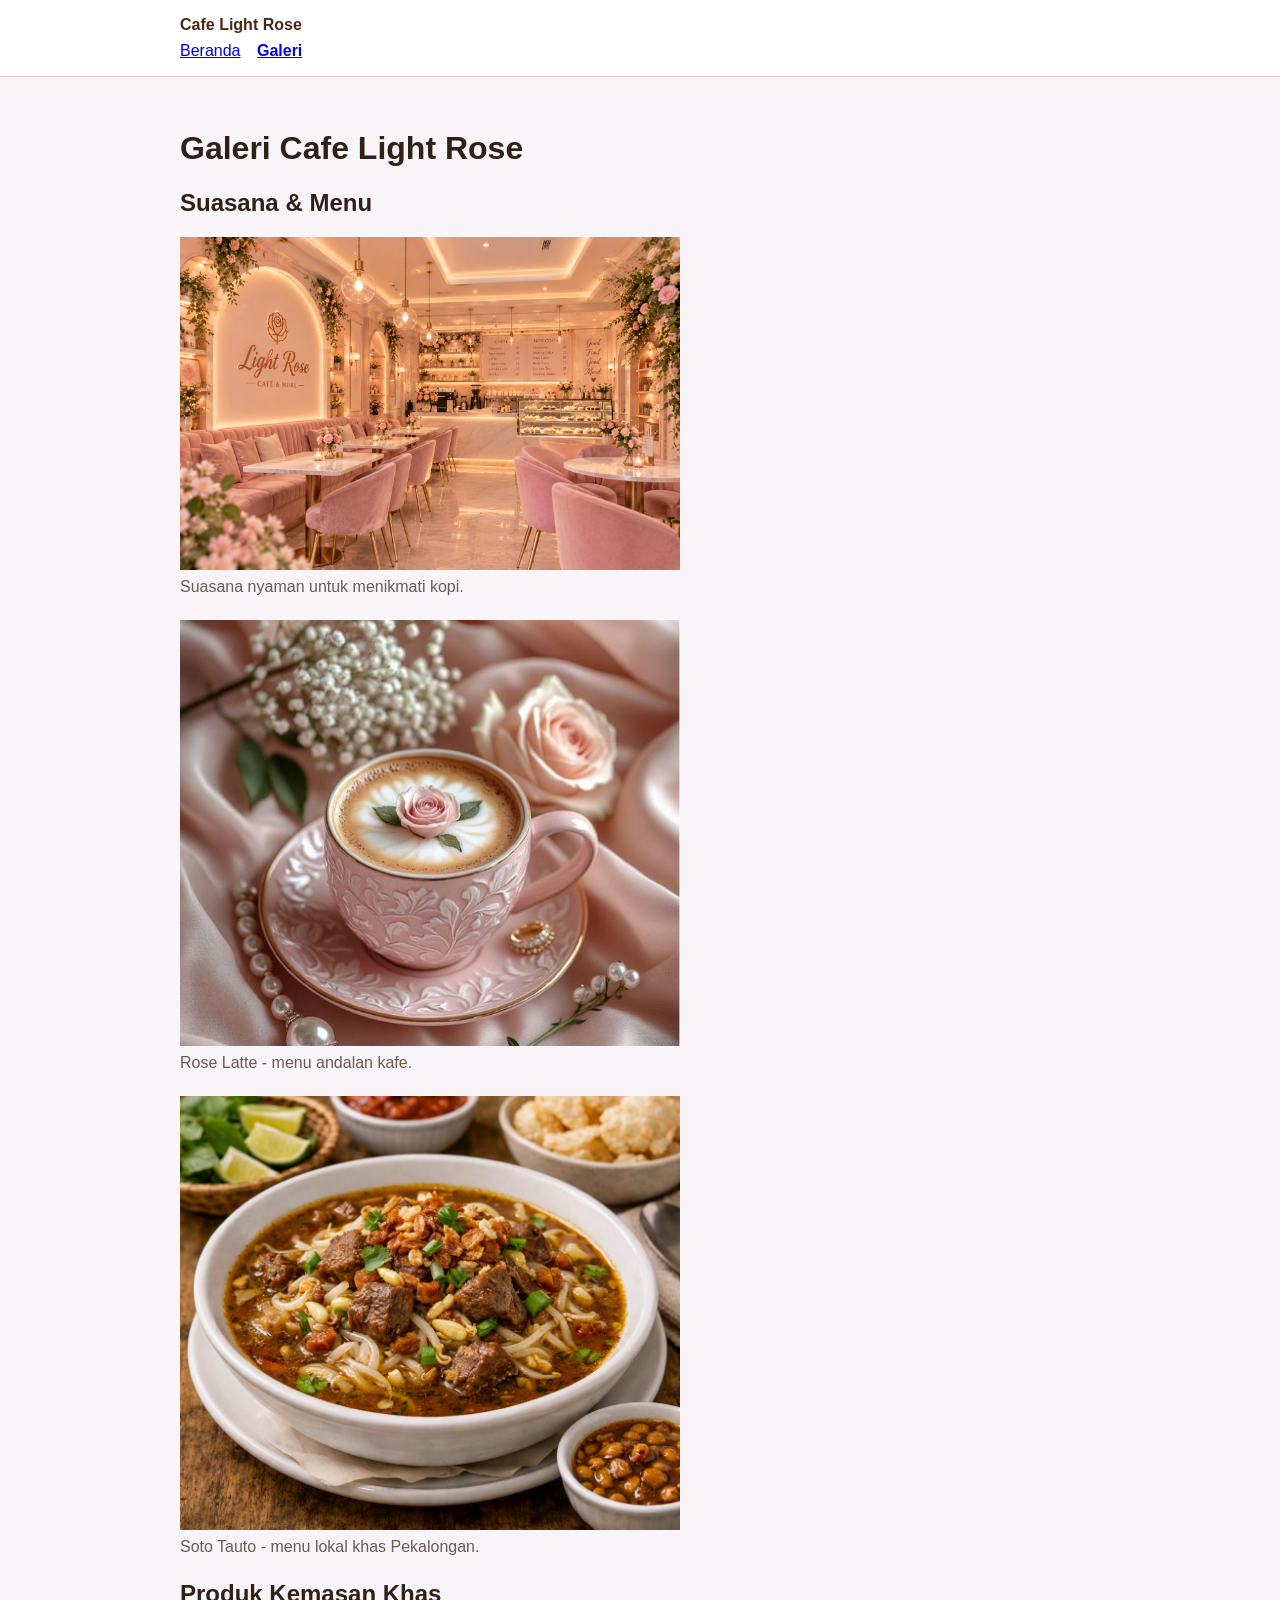
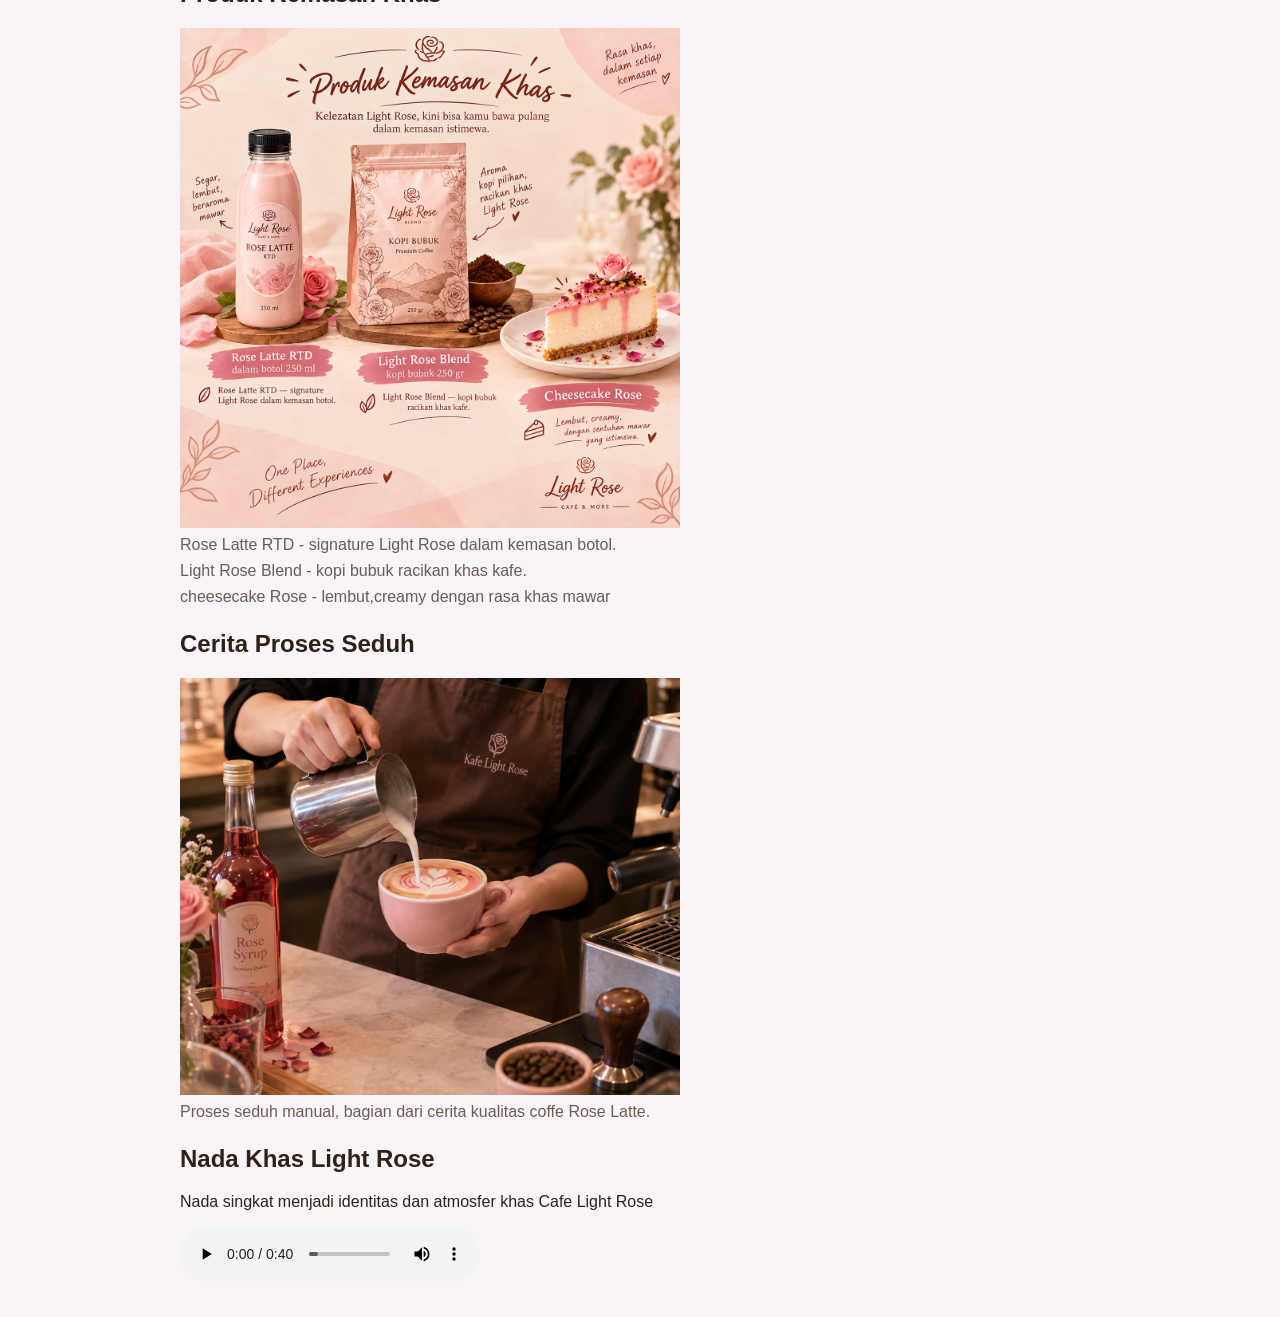
==== galeri.html @ 45c454a3 "feat: tambah media dan tabel katalog" ====
<!doctype html>
<html lang="id">
    <head>
        <meta charset="utf-8" />
        <meta name="viewport" content="width=device-width, initial-scale=1" />
        <title>Galeri Cafe Light Rose</title>
        <link rel="stylesheet" href="CSS/style.css" />
    </head> 
    <body>
       <a class="skip-link" href="#konten">Lewati ke konten utama</a>
        <header class="site-header">
          <nav class="nav" aria-label="Navigasi utama">
            <div class="brand">Cafe Light Rose</div>
            <ul>
              <li><a href="index.html">Beranda</a></li>
              <li><a href="galeri.html" aria-current="page">Galeri</a></li>
            </ul>
         </nav>
        </header>
    
        <main class="page" id="konten">
          <h1>Galeri Cafe Light Rose</h1>

        <section aria-labelledby="menu-title">
          <h2 id="menu-title">Suasana & Menu</h2>
          <div class="gallery-list">
            <figure class="media-card">
              <img src="assets/images/interiorCafe.png" alt="Interior hangat Cafe Light Rose" />
              <figcaption>Suasana nyaman untuk menikmati kopi.</figcaption>
            </figure>
            <figure class="media-card">
              <img src="assets/images/coffeRose.jpg" alt="Signature Rose Latte" />
              <figcaption>Rose Latte - menu andalan kafe.</figcaption>
            </figure>
            <figure class="media-card">
              <img src="assets/images/sotoTauto.png" alt=" Soto Tauto Pekalongan" />
              <figcaption>Soto Tauto - menu lokal khas Pekalongan.</figcaption>
            </figure>
        </div>
    </section>

    <section aria-labelledby="produk-title">
        <h2 id="produk-title">Produk Kemasan Khas</h2>
        <div class="gallery-list">
            <figure class="media-card">
              <img src="assets/images/etalaseProdukKhasLS.png" alt="etalase produk Kemasan Khas Light Rose" />
              <figcaption>Rose Latte RTD -  signature Light Rose dalam kemasan botol.</figcaption>
              <figcaption>Light Rose Blend - kopi bubuk racikan khas kafe.</figcaption>
              <figcaption> cheesecake Rose - lembut,creamy dengan rasa khas mawar </figcaption>
            </figure>
        </div>
    </section>

    <section aria-labelledby="proses-title">
       <h2 id="proses-title">Cerita Proses Seduh</h2>
       <div class="gallery-list">
          <figure class="media-card">
            <img src="assets/images/SeduhcoffeRose.png" alt="Barista menuang air panas ke dripper kopi" />
            <figcaption>Proses seduh manual, bagian dari cerita kualitas coffe Rose Latte.</figcaption> 
          </figure>
       </div>
    </section>

    <section aria-labelledby="audio-title">
       <h2 id="audio-title">Nada Khas Light Rose</h2>
       <p id="audio-note">Nada singkat menjadi identitas dan atmosfer khas Cafe Light Rose</p>
       <audio controls aria-describedby="audio-note" src="assets/audio/Soundcafe-Light Rose.mp3">
          Browser Anda tidak mendukung pemutar audio.
       </audio>
    </section>

</body>
</html>
---- CSS/style.css ----
body {
    margin: 0;
    color: #2f2118;
    background: #f9f4f7;
    font-family: Arial, sans-serif;
}

.page {
    max-width: 920px;
    margin: 0 auto;
    padding: 32px 20px;
}

.hero {
    padding: 36px;
    color: white;
    background: #951c6b;
    border-radius: 24px;
}

.eyebrow {
    margin: 0 8px;
    letter-spacing: 0.14em;
    text-transform: uppercase;
}

.product-list {
    padding-left: 1.2rem;
}

button {
    padding: 12px 18px;
    color: #2f2118;
    font-weight: 700;
    cursor: pointer;
    background: #d280bc;
    border: 0;
    border-radius: 999px;
}
.skip-link { position: absolute; left: -9999px; padding: 8px 12px; color: white; background: #2f2118; }
.skip-link:focus { top: 8px; left: 8px; }
.site-header { padding: 16px 20px; background: white; border-bottom: 1px solid #dccbbc; }
.nav { max-width: 920px; margin: 0 auto; }
.brand { display: inline-block; margin-bottom: 8px; color: #4b2715; font-weight: 800; text-decoration: none; }
.nav ul { padding: 0; margin: 0; list-style: none; }
.nav li { display: inline-block; margin-right: 12px; }
.nav a[aria-current="page"] { font-weight: 800; }
a:focus-visible,
button:focus-visible { outline: 3px solid #2563eb; outline-offset: 3px; }
.site-footer { padding: 24px 20px; color: white; text-align: center; background: #9c4d86; }

img {
    width: 500px;
    max-width: 100%;
    height: auto;
    display: block;
    margin-top: 0;
}

.site-footer a {
    color: white;
    text-decoration: none;
    font-weight: 700;
}

.site-footer a:hover {
    text-decoration: underline;
}

figure { margin: 0 0 24px; }
figcaption { margin-top: 8px; color: #6b5b52; }
table { width: 100%; border-collapse: collapse; }
caption { margin-bottom: 8px; font-weight: 700; text-align: left; }
th,
td { padding: 10px; text-align: left; border: 1px solid #dccbbc; }
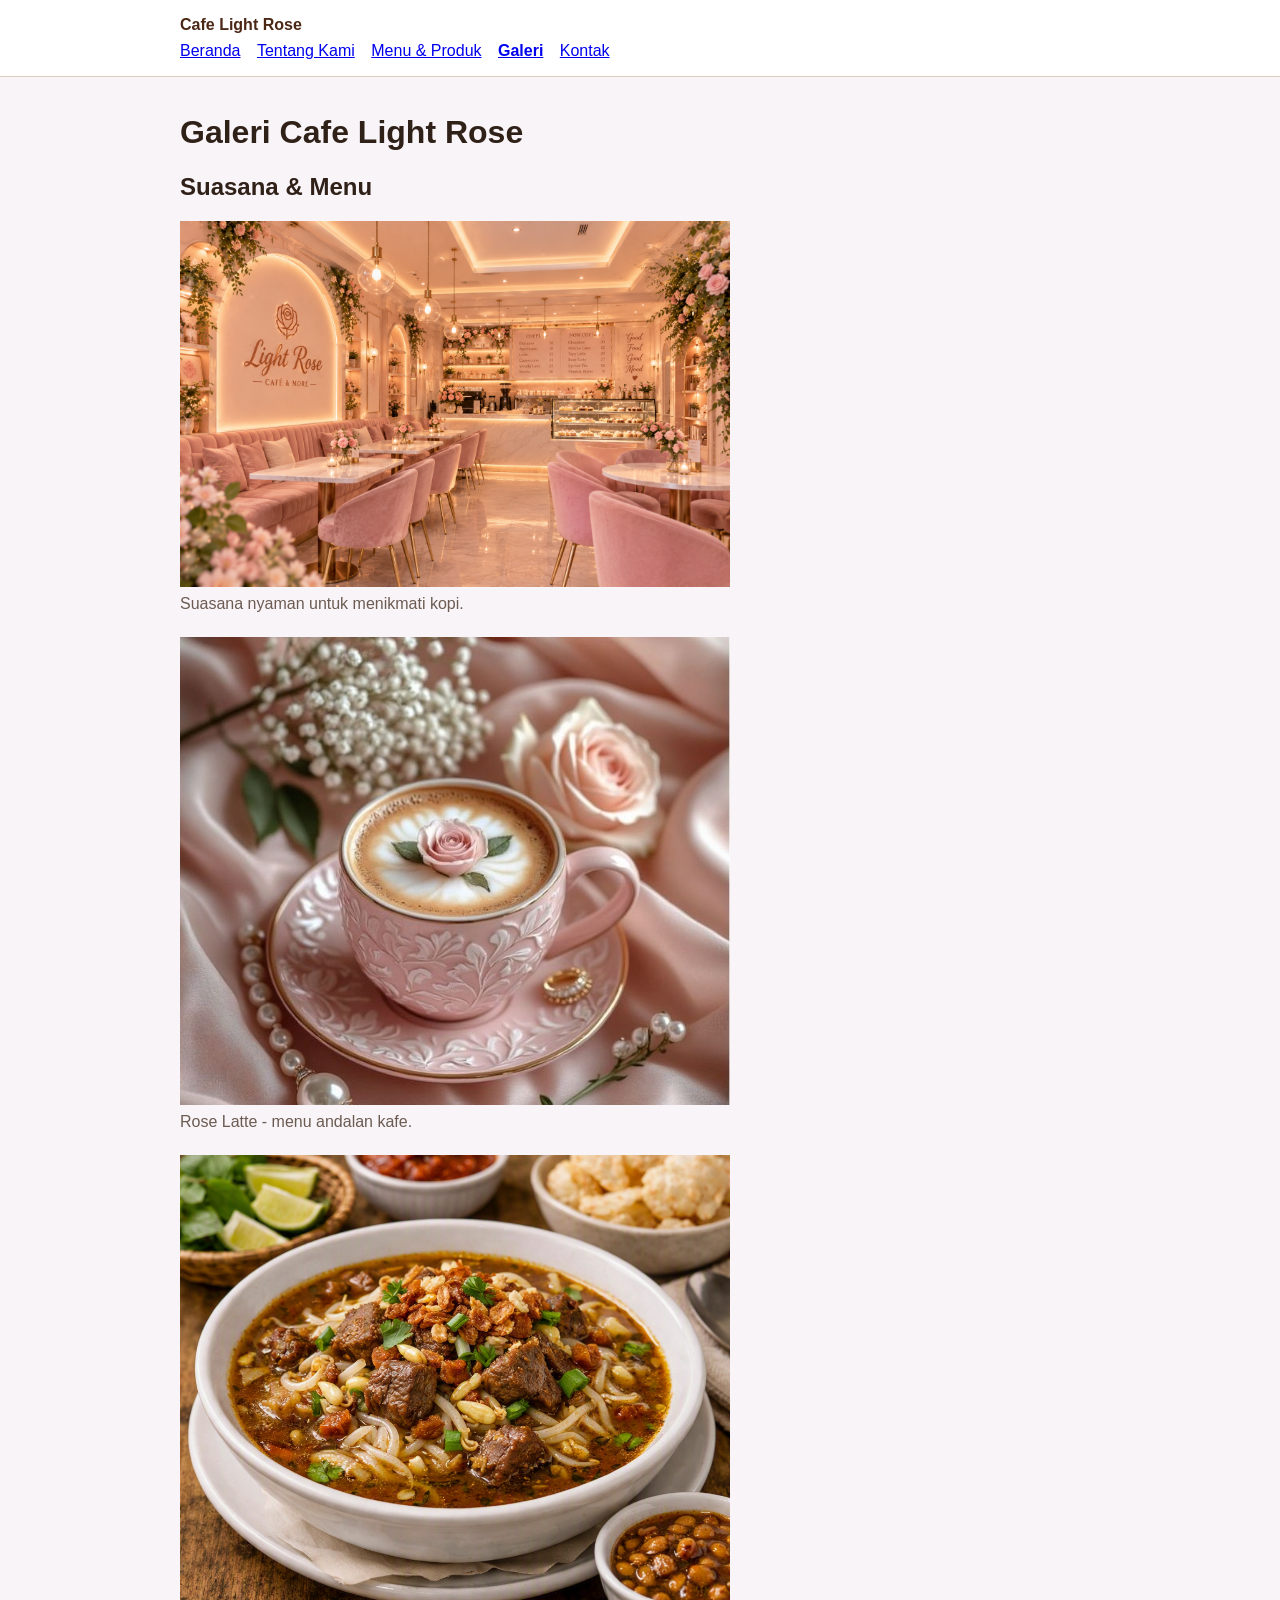
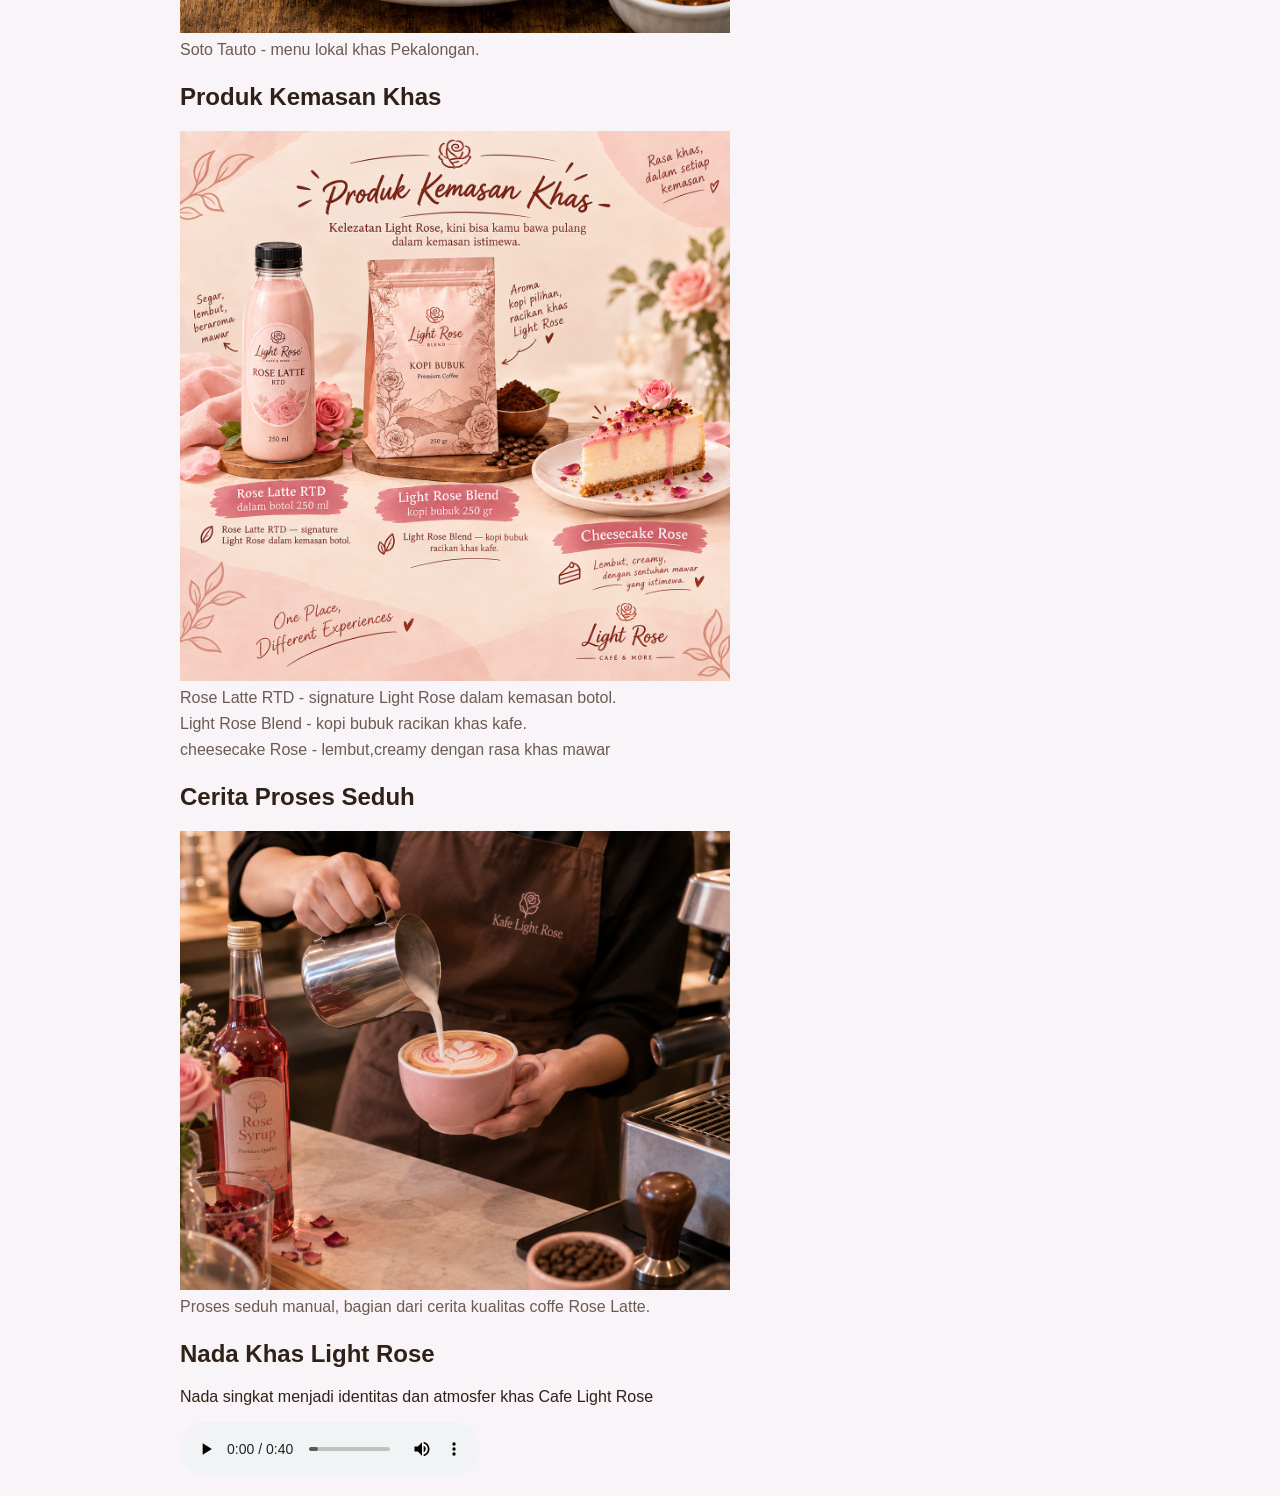
==== commit adc92398: "feat: tambah form kontak aksesibel dan preview" ====
--- a/galeri.html
+++ b/galeri.html
@@ -13,7 +13,10 @@
             <div class="brand">Cafe Light Rose</div>
             <ul>
               <li><a href="index.html">Beranda</a></li>
+              <li><a href="tentang.html">Tentang Kami</a></li>
+              <li><a href="produk.html"> Menu & Produk</a></li>
               <li><a href="galeri.html" aria-current="page">Galeri</a></li>
+              <li><a href="kontak.html">Kontak</a></li>
             </ul>
          </nav>
         </header>
--- a/CSS/style.css
+++ b/CSS/style.css
@@ -8,7 +8,41 @@
 .page {
     max-width: 920px;
     margin: 0 auto;
-    padding: 32px 20px;
+    padding: 16px 20px;
+}
+
+.sub-nav {
+    margin-bottom: 10px;
+}
+.sub-nav ul {
+
+    padding: 0;
+
+    margin: 0;
+
+    list-style: none;
+
+}
+
+.sub-nav li {
+
+    display: inline-block;
+
+}
+.sub-nav a {
+
+    color: #3e0f81;
+
+    text-decoration: none;
+
+    font-weight: 600;
+
+}
+
+.sub-nav a:hover {
+
+    text-decoration: underline;
+
 }
 
 .hero {
@@ -16,6 +50,14 @@
     color: white;
     background: #951c6b;
     border-radius: 24px;
+}
+
+#profil button {
+  margin-bottom: 5px; 
+}
+
+#profil img {
+  margin-top: 5px; 
 }
 
 .eyebrow {
@@ -50,7 +92,7 @@
 .site-footer { padding: 24px 20px; color: white; text-align: center; background: #9c4d86; }
 
 img {
-    width: 500px;
+    width: 550px;
     max-width: 100%;
     height: auto;
     display: block;
@@ -73,3 +115,9 @@
 caption { margin-bottom: 8px; font-weight: 700; text-align: left; }
 th,
 td { padding: 10px; text-align: left; border: 1px solid #dccbbc; }
+
+.field { margin-bottom: 16px; }
+.field label { display: block; margin-bottom: 6px; }
+fieldset { margin: 0 0 16px; }
+#preview-form { padding: 16px; white-space: pre-wrap; background: white; border: 1px solid #dccbbc; }
+
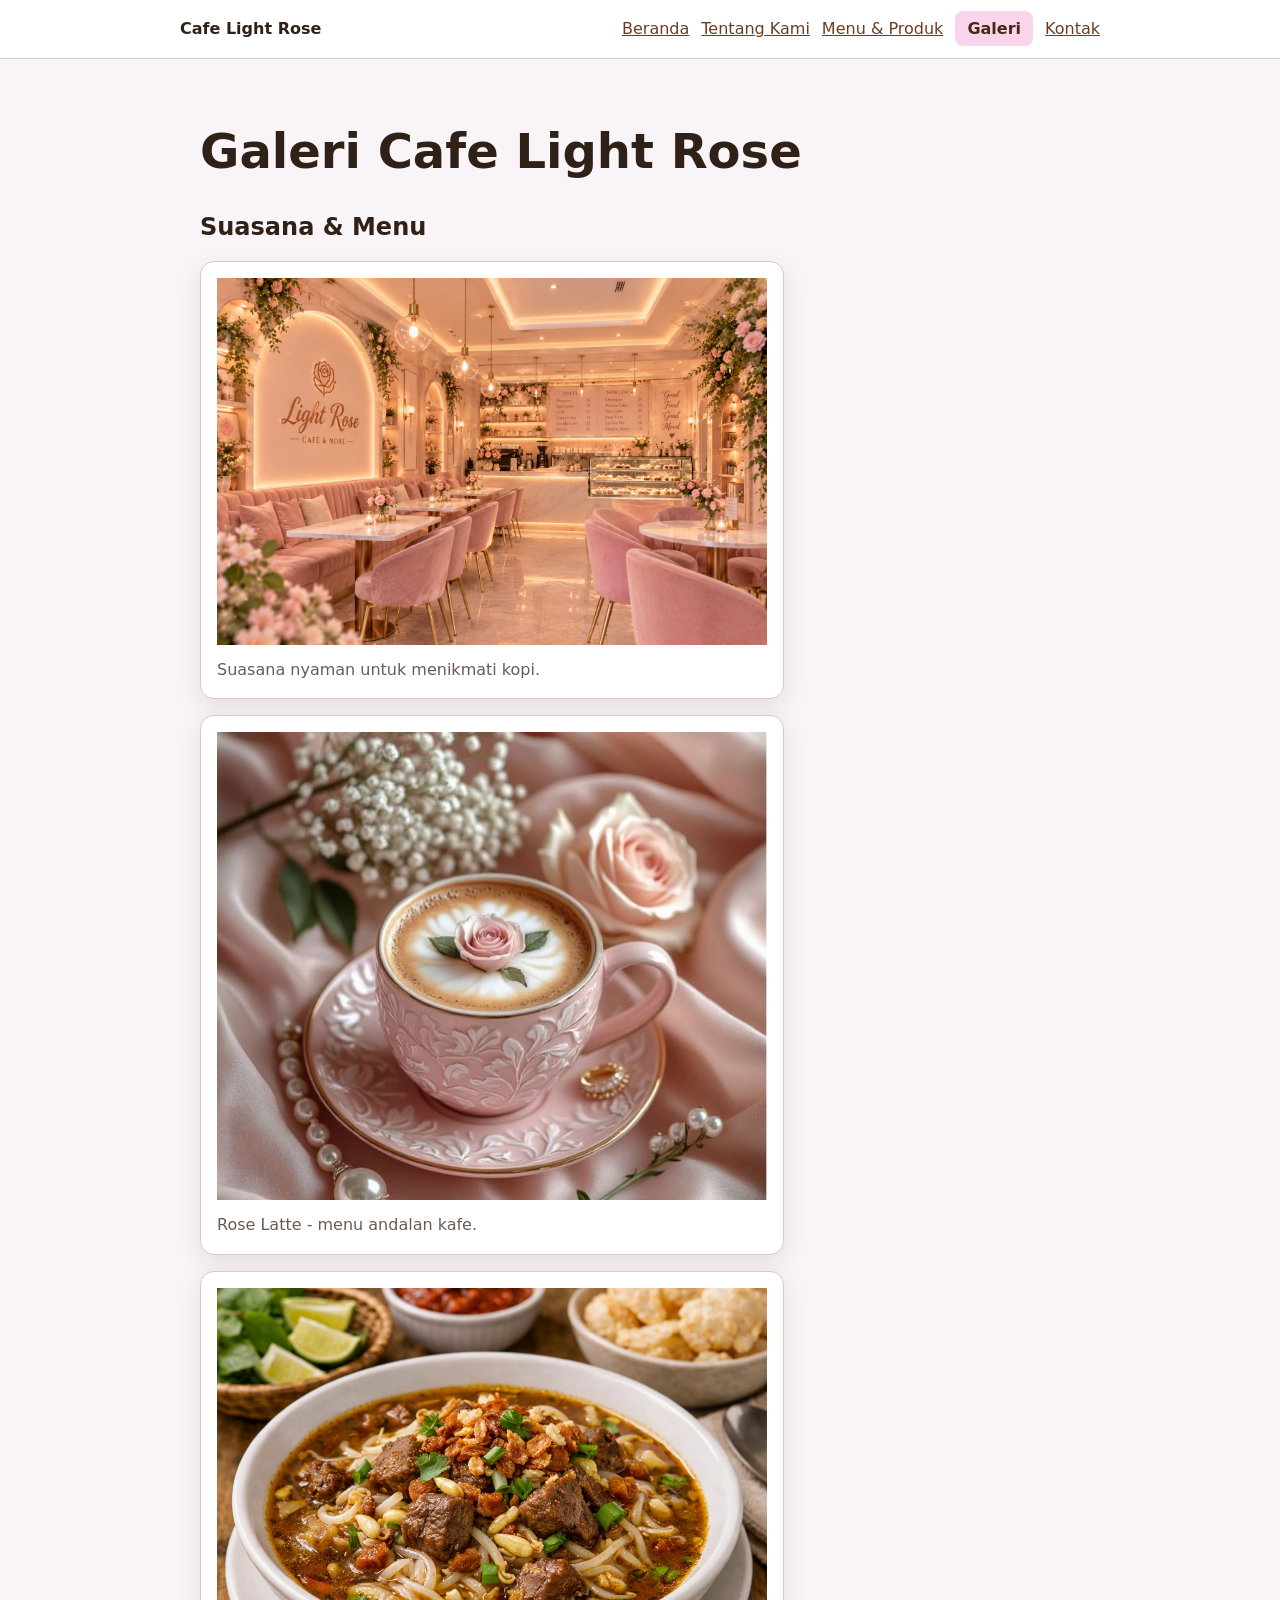
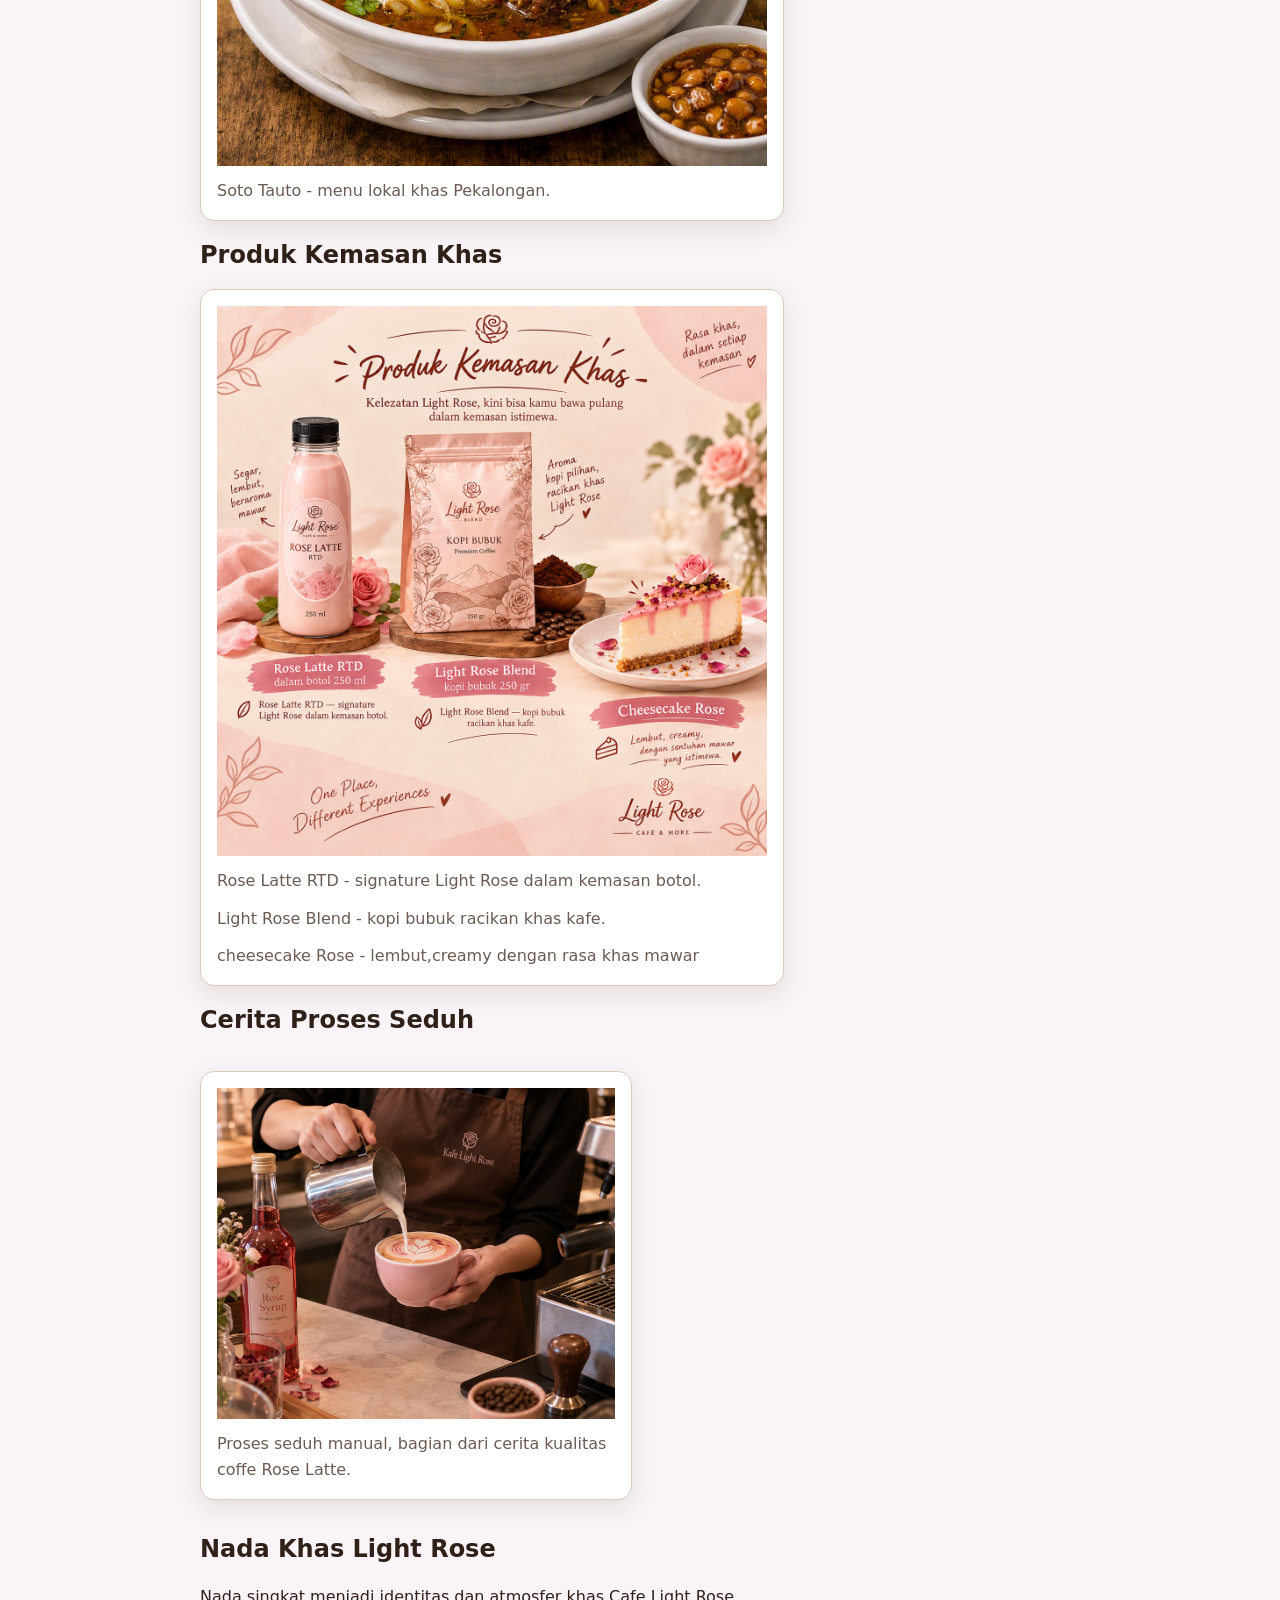
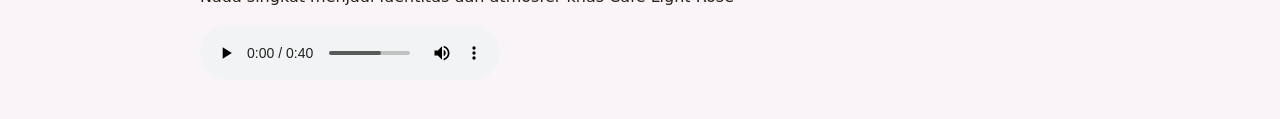
==== commit 61439039: "feat: bangun layout flexbox dan grid" ====
--- a/galeri.html
+++ b/galeri.html
@@ -56,7 +56,7 @@
 
     <section aria-labelledby="proses-title">
        <h2 id="proses-title">Cerita Proses Seduh</h2>
-       <div class="gallery-list">
+       <div class="gallery-grid">
           <figure class="media-card">
             <img src="assets/images/SeduhcoffeRose.png" alt="Barista menuang air panas ke dripper kopi" />
             <figcaption>Proses seduh manual, bagian dari cerita kualitas coffe Rose Latte.</figcaption> 
--- a/CSS/style.css
+++ b/CSS/style.css
@@ -1,123 +1,423 @@
+:root {
+    --color-primary: #6f3b1f;
+    --color-primary-strong: #4b2715;
+    --color-text: #2f2118;
+    --color-muted: #6b5b52;
+    --color-surface: #ffffff;
+    --color-surface-soft: #f9f4f7;
+    --color-border: #dccbbc;
+    --color-focus: #1d4ed8;
+    --color-accent: #9c4d86;
+    --color-accent-soft: #fad4eb;
+    --color-hero: #951c6b;
+    --color-button: #d280bc;
+    --color-button-hero: #e876c9;
+    --color-button-hero-hover: #f9aae7;
+
+    --space-1: 0.5rem;
+    --space-2: 0.75rem;
+    --space-3: 1rem;
+    --space-4: 1.5rem;
+    --space-5: 2rem;
+
+    --radius-sm: 0.5rem;
+    --radius-md: 0.875rem;
+    --radius-card: 0.875rem;
+    --radius-control: 999px;
+
+    --shadow-card: 0 0.5rem 1.5rem rgb(47 33 24 / 0.1);
+}
+
+*,
+*::before,
+*::after {
+    box-sizing: border-box;
+}
+
+html {
+    color-scheme: light;
+}
+
 body {
     margin: 0;
-    color: #2f2118;
-    background: #f9f4f7;
-    font-family: Arial, sans-serif;
-}
-
-.page {
-    max-width: 920px;
-    margin: 0 auto;
-    padding: 16px 20px;
-}
-
-.sub-nav {
-    margin-bottom: 10px;
-}
-.sub-nav ul {
-
-    padding: 0;
-
-    margin: 0;
-
-    list-style: none;
-
-}
-
-.sub-nav li {
-
-    display: inline-block;
-
-}
-.sub-nav a {
-
-    color: #3e0f81;
-
-    text-decoration: none;
-
-    font-weight: 600;
-
-}
-
-.sub-nav a:hover {
-
-    text-decoration: underline;
-
-}
-
-.hero {
-    padding: 36px;
-    color: white;
-    background: #951c6b;
-    border-radius: 24px;
-}
-
-#profil button {
-  margin-bottom: 5px; 
-}
-
-#profil img {
-  margin-top: 5px; 
-}
-
-.eyebrow {
-    margin: 0 8px;
-    letter-spacing: 0.14em;
-    text-transform: uppercase;
-}
-
-.product-list {
-    padding-left: 1.2rem;
-}
-
-button {
-    padding: 12px 18px;
-    color: #2f2118;
-    font-weight: 700;
-    cursor: pointer;
-    background: #d280bc;
-    border: 0;
-    border-radius: 999px;
-}
-.skip-link { position: absolute; left: -9999px; padding: 8px 12px; color: white; background: #2f2118; }
-.skip-link:focus { top: 8px; left: 8px; }
-.site-header { padding: 16px 20px; background: white; border-bottom: 1px solid #dccbbc; }
-.nav { max-width: 920px; margin: 0 auto; }
-.brand { display: inline-block; margin-bottom: 8px; color: #4b2715; font-weight: 800; text-decoration: none; }
-.nav ul { padding: 0; margin: 0; list-style: none; }
-.nav li { display: inline-block; margin-right: 12px; }
-.nav a[aria-current="page"] { font-weight: 800; }
-a:focus-visible,
-button:focus-visible { outline: 3px solid #2563eb; outline-offset: 3px; }
-.site-footer { padding: 24px 20px; color: white; text-align: center; background: #9c4d86; }
+    color: var(--color-text);
+    background: var(--color-surface-soft);
+    font-family: system-ui, -apple-system, BlinkMacSystemFont, "Segoe UI", sans-serif;
+    font-size: 1rem;
+    line-height: 1.6;
+}
 
 img {
+    display: block;
     width: 550px;
     max-width: 100%;
     height: auto;
+}
+
+a {
+    color: var(--color-primary);
+}
+
+a:hover {
+    color: var(--color-primary-strong);
+}
+
+:focus-visible {
+    outline: 3px solid var(--color-focus);
+    outline-offset: 3px;
+}
+
+.skip-link {
+    position: absolute;
+    top: -5rem;
+    left: var(--space-3);
+    padding: var(--space-2) var(--space-3);
+    color: var(--color-surface);
+    background: var(--color-text);
+}
+
+.skip-link:focus {
+    top: var(--space-3);
+}
+
+.site-header {
+    padding: var(--space-3) var(--space-4);
+    background: var(--color-surface);
+    border-bottom: 1px solid var(--color-border);
+}
+
+.site-footer {
+    width: 100%;
+    margin-top: var(--space-5);
+    padding: var(--space-4) var(--space-4);
+    color: white;
+    text-align: center;
+    background: var(--color-accent);
+    border-top: 1px solid var(--color-border);
+    border-bottom: 0;
+}
+
+
+.site-footer p {
+    max-width: none;
+    margin: 0 auto;
+}
+
+.nav,
+.page {
+    width: min(100% - 2rem, 60rem);
+    margin-inline: auto;
+}
+
+.nav {
+    max-width: 920px;
+    display: flex;
+    gap: var(--space-3);
+    align-items: center;
+    justify-content: space-between;
+}
+
+.page {
+    max-width: 920px;
+    padding-block: var(--space-5);
+    padding-inline: 20px;
+}
+
+.brand {
+    display: inline-block;
+    margin-bottom: 0;
+    color: var(--color-text);
+    font-weight: 800;
+    text-decoration: none;
+}
+
+.nav ul {
+    display: flex;
+    gap: var(--space-2);
+    flex-wrap: wrap;
+    padding: 0;
+    margin: 0;
+    list-style: none;
+}
+
+.nav li {
+    margin: 0;
+}
+
+.nav a[aria-current="page"] {
+    padding: var(--space-1) var(--space-2);
+    color: var(--color-primary-strong);
+    font-weight: 700;
+    text-decoration: none;
+    background: var(--color-accent-soft);
+    border-radius: var(--radius-sm);
+}
+
+h1,
+h2,
+h3 {
+    line-height: 1.2;
+    text-wrap: balance;
+}
+
+h1 {
+    font-size: clamp(2rem, 6vw, 3rem);
+}
+
+p,
+li {
+    max-width: 68ch;
+}
+
+.eyebrow {
+    margin: 0 8px;
+    color: var(--color-primary);
+    font-weight: 800;
+    letter-spacing: 0.14em;
+    text-transform: uppercase;
+}
+
+.hero .eyebrow {
+    color: #f1dceb;
+}
+
+.price {
+    color: var(--color-primary-strong);
+    font-weight: 800;
+}
+
+.button,
+button {
+    display: inline-block;
+    padding: var(--space-2) var(--space-3);
+    color: var(--color-text);
+    font: inherit;
+    font-weight: 700;
+    text-decoration: none;
+    cursor: pointer;
+    background: var(--color-button);
+    border: 0;
+    border-radius: var(--radius-control);
+}
+
+.button:hover,
+button:hover {
+    color: var(--color-text);
+    background: var(--color-button-hero-hover);
+}
+
+.hero button {
+    color: var(--color-text);
+    background: var(--color-button-hero);
+}
+
+.hero button:hover {
+    color: var(--color-text);
+    background: var(--color-button-hero-hover);
+}
+
+.hero {
+    display: grid;
+    grid-template-columns: 1.2fr 0.8fr;
+    gap: var(--space-4);
+    align-items: center;
+    padding: var(--space-5);
+    color: var(--color-surface);
+    background: var(--color-hero);
+    border-radius: var(--radius-card);
+}
+
+.hero-image{
+    width: 100%;
+    border-radius: var(--radius-md);
+}
+
+
+.product-card {
+    display: flex;
+    flex-direction: column;  
+    gap: var(--space-2); 
+    margin-block: var(--space-3);
+    padding: var(--space-3);
+    background: var(--color-surface);
+    border: 1px solid var(--color-border);
+    border-radius: var(--radius-card);
+    box-shadow: var(--shadow-card);
+}
+
+.product-badge {
+    align-self: flex-start;
+    padding: 0.25rem var(--space-2);
+    color: var(--color-primary-strong);
+    font-size: 0.875rem;
+    font-weight: 800;
+    background: var(--color-accent-soft);
+    border-radius: 999px;
+}
+.media-card,
+table,
+form {
+    margin-block: var(--space-3);
+    padding: var(--space-3);
+    background: var(--color-surface);
+    border: 1px solid var(--color-border);
+    border-radius: var(--radius-card);
+    box-shadow: var(--shadow-card);
+}
+
+
+.media-card {
+    width: fit-content;
+    max-width: 100%;
+}
+
+figure {
+    margin-inline: 0;
+}
+
+figcaption,
+caption {
+    color: var(--color-muted);
+}
+
+figcaption {
+    margin-top: var(--space-2);
+}
+
+table {
+    width: 100%;
+    border-collapse: collapse;
+    border-radius: 0;
+}
+
+caption {
+    margin-bottom: var(--space-2);
+    font-weight: 700;
+    text-align: left;
+}
+
+th,
+td {
+    padding: var(--space-2);
+    text-align: left;
+    border: 1px solid var(--color-border);
+}
+
+th {
+    background: var(--color-surface-soft);
+}
+
+.field {
+    margin-bottom: var(--space-3);
+}
+
+.field label,
+legend {
     display: block;
-    margin-top: 0;
+    margin-bottom: var(--space-1);
+    font-weight: 700;
+}
+
+.field input,
+.field select,
+.field textarea {
+    width: 100%;
+    padding: var(--space-2);
+    color: inherit;
+    font: inherit;
+    background: var(--color-surface);
+    border: 1px solid var(--color-border);
+    border-radius: var(--radius-sm);
+}
+
+input[type="radio"],
+input[type="checkbox"] {
+    width: auto;
+}
+
+fieldset {
+    margin: 0 0 var(--space-3);
+    padding: var(--space-3);
+    border: 1px solid var(--color-border);
+    border-radius: var(--radius-sm);
+}
+
+audio {
+    max-width: 100%;
+}
+
+#preview-form {
+    padding: var(--space-3);
+    white-space: pre-wrap;
+    background: var(--color-surface);
+    border: 1px solid var(--color-border);
+    border-radius: var(--radius-sm);
+}
+
+.sub-nav {
+    margin-bottom: 10px;
+}
+
+.sub-nav ul {
+    padding: 0;
+    margin: 0;
+    list-style: none;
+}
+
+.sub-nav li {
+    display: inline-block;
+}
+
+.sub-nav a {
+    color: #3e0f81;
+    font-weight: 600;
+    text-decoration: none;
+}
+
+.sub-nav a:hover {
+    text-decoration: underline;
+}
+
+#profil button {
+    margin-bottom: 5px;
+}
+
+#profil img {
+    margin-top: 5px;
+}
+
+.product-list {
+    padding-left: 1.2rem;
 }
 
 .site-footer a {
     color: white;
+    font-weight: 700;
     text-decoration: none;
-    font-weight: 700;
 }
 
 .site-footer a:hover {
     text-decoration: underline;
 }
 
-figure { margin: 0 0 24px; }
-figcaption { margin-top: 8px; color: #6b5b52; }
-table { width: 100%; border-collapse: collapse; }
-caption { margin-bottom: 8px; font-weight: 700; text-align: left; }
-th,
-td { padding: 10px; text-align: left; border: 1px solid #dccbbc; }
-
-.field { margin-bottom: 16px; }
-.field label { display: block; margin-bottom: 6px; }
-fieldset { margin: 0 0 16px; }
-#preview-form { padding: 16px; white-space: pre-wrap; background: white; border: 1px solid #dccbbc; }
-
+.card-actions {
+    display: flex;
+    gap: var(--space-2);
+    align-items: center;
+    flex-wrap: wrap;
+    margin-top: auto;
+}
+
+
+.product-grid,
+.gallery-grid {
+    display: grid;
+    grid-template-columns: repeat(3, minmax(0, 1fr));
+    gap: var(--space-3);
+}
+
+.gallery-grid {
+    grid-template-columns: repeat(2, minmax(0, 1fr));
+}
+
+
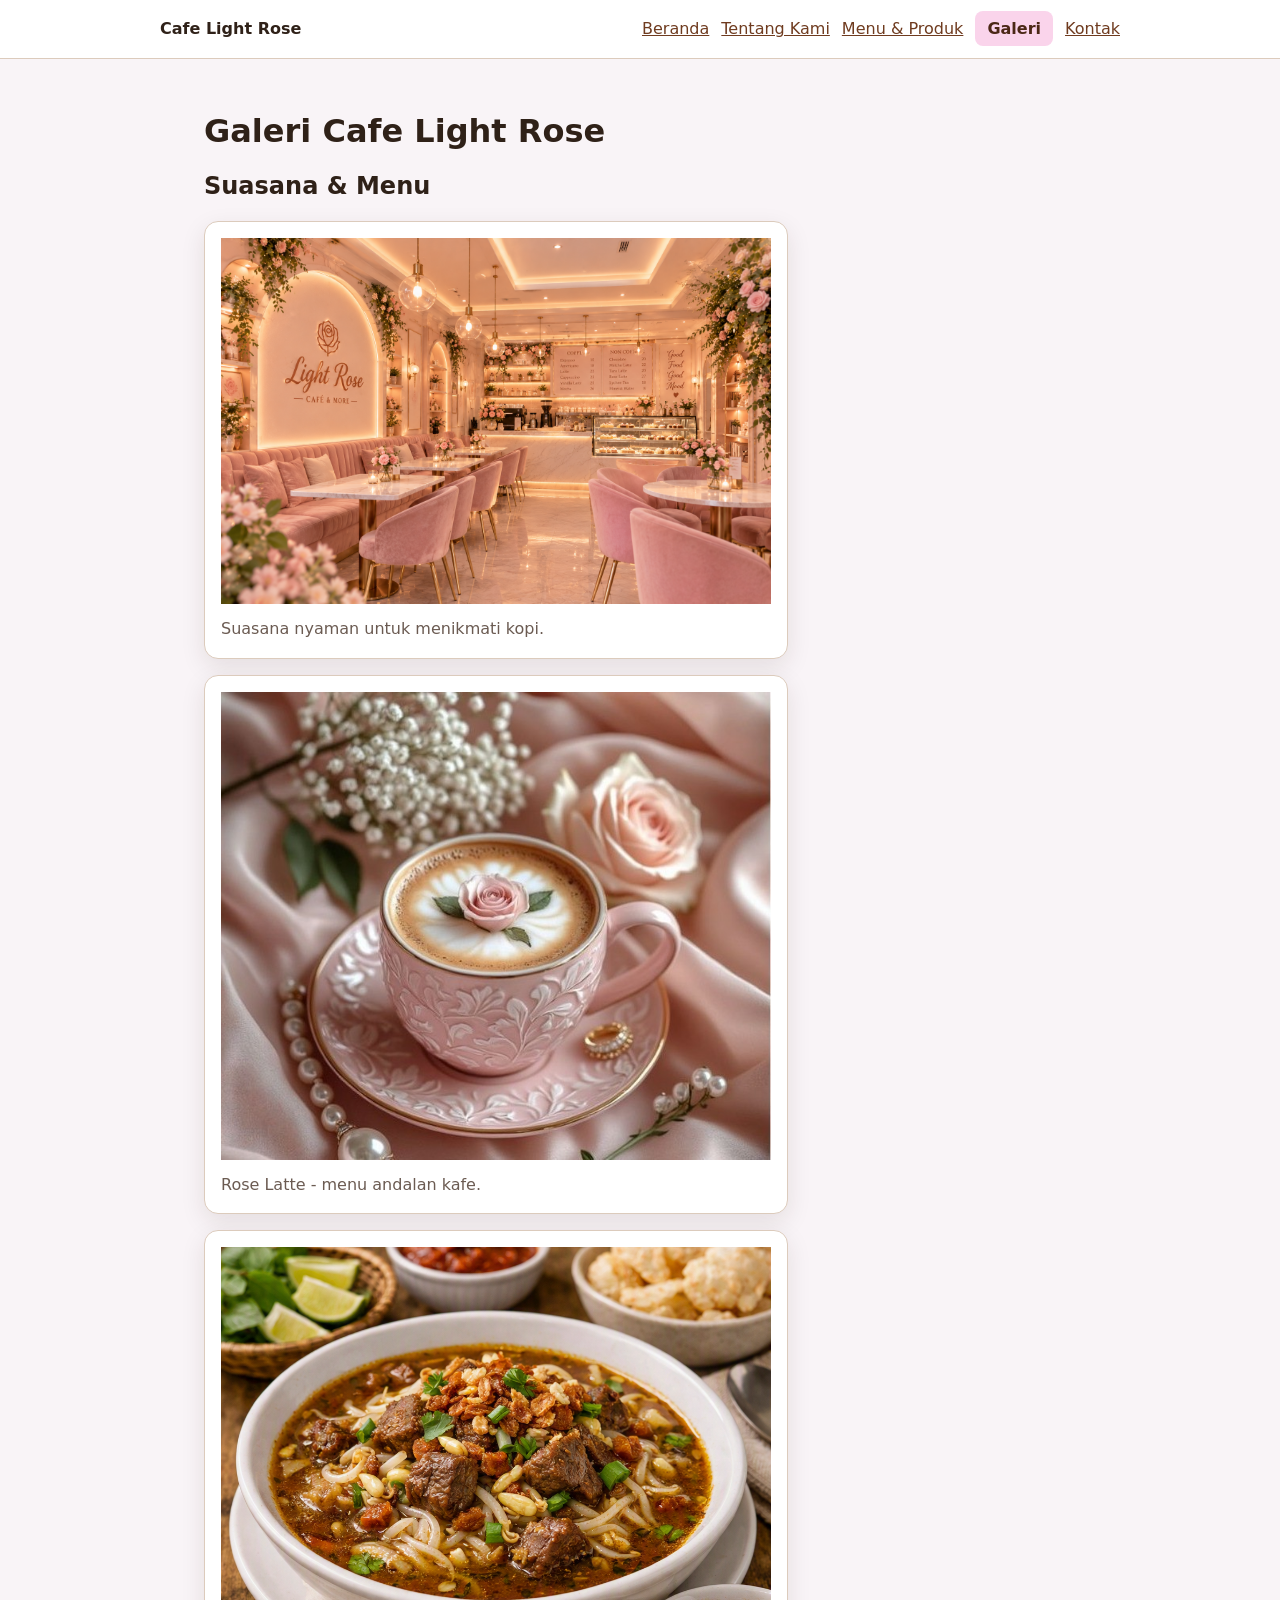
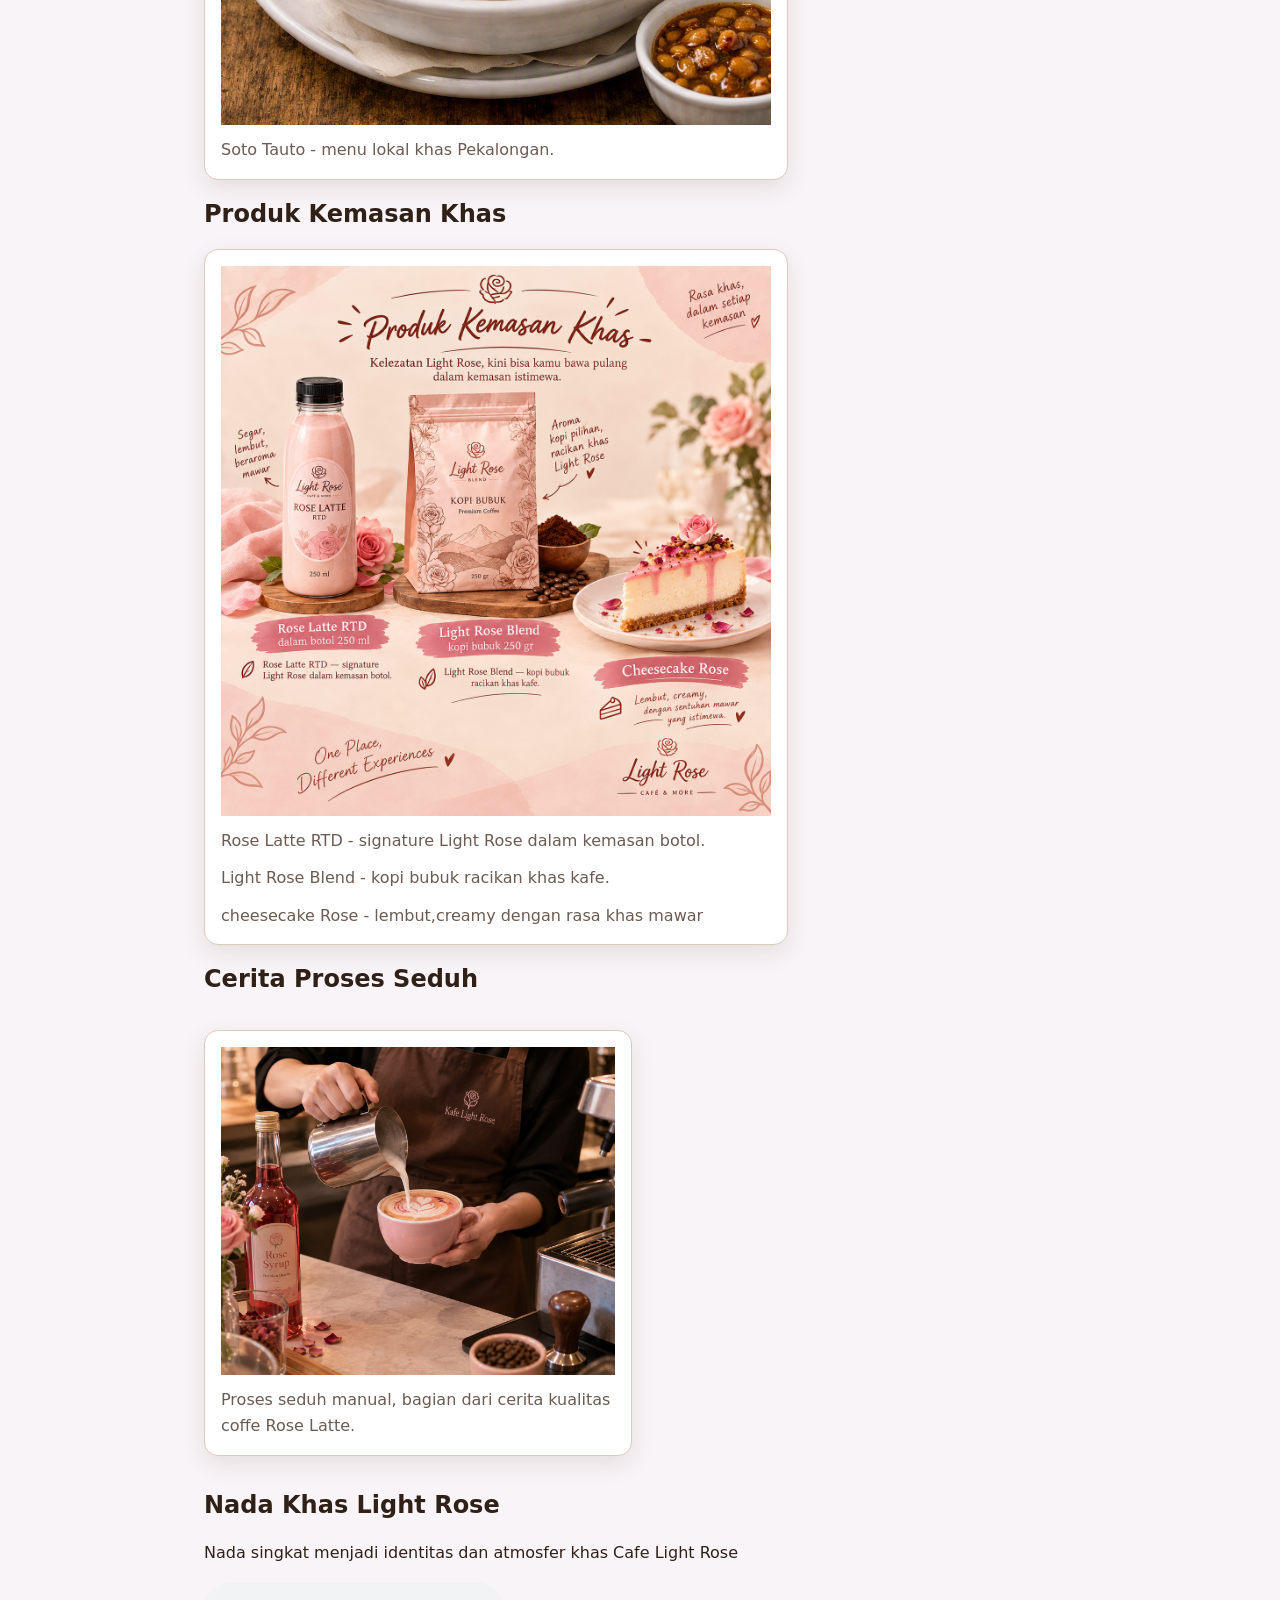
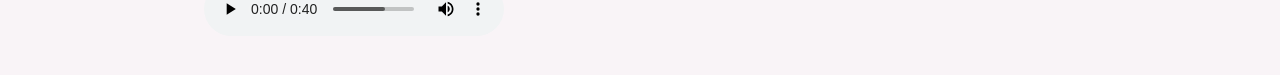
==== commit 1a93487c: "feat: terapkan responsive mobile-first" ====
--- a/galeri.html
+++ b/galeri.html
@@ -28,15 +28,15 @@
           <h2 id="menu-title">Suasana & Menu</h2>
           <div class="gallery-list">
             <figure class="media-card">
-              <img src="assets/images/interiorCafe.png" alt="Interior hangat Cafe Light Rose" />
+              <img src="assets/images/interiorCafe.png" width="640" height="360" loading="lazy" alt="Interior hangat Cafe Light Rose" />
               <figcaption>Suasana nyaman untuk menikmati kopi.</figcaption>
             </figure>
             <figure class="media-card">
-              <img src="assets/images/coffeRose.jpg" alt="Signature Rose Latte" />
+              <img src="assets/images/coffeRose.jpg" width="640" height="360" loading="lazy" alt="Signature Rose Latte" />
               <figcaption>Rose Latte - menu andalan kafe.</figcaption>
             </figure>
             <figure class="media-card">
-              <img src="assets/images/sotoTauto.png" alt=" Soto Tauto Pekalongan" />
+              <img src="assets/images/sotoTauto.png" width="640" height="360" loading="lazy" alt=" Soto Tauto Pekalongan" />
               <figcaption>Soto Tauto - menu lokal khas Pekalongan.</figcaption>
             </figure>
         </div>
@@ -46,7 +46,7 @@
         <h2 id="produk-title">Produk Kemasan Khas</h2>
         <div class="gallery-list">
             <figure class="media-card">
-              <img src="assets/images/etalaseProdukKhasLS.png" alt="etalase produk Kemasan Khas Light Rose" />
+              <img src="assets/images/etalaseProdukKhasLS.png" width="640" height="360" loading="lazy" alt="etalase produk Kemasan Khas Light Rose" />
               <figcaption>Rose Latte RTD -  signature Light Rose dalam kemasan botol.</figcaption>
               <figcaption>Light Rose Blend - kopi bubuk racikan khas kafe.</figcaption>
               <figcaption> cheesecake Rose - lembut,creamy dengan rasa khas mawar </figcaption>
@@ -58,7 +58,7 @@
        <h2 id="proses-title">Cerita Proses Seduh</h2>
        <div class="gallery-grid">
           <figure class="media-card">
-            <img src="assets/images/SeduhcoffeRose.png" alt="Barista menuang air panas ke dripper kopi" />
+            <img src="assets/images/SeduhcoffeRose.png" width="640" height="360" loading="lazy" alt="Barista menuang air panas ke dripper kopi" />
             <figcaption>Proses seduh manual, bagian dari cerita kualitas coffe Rose Latte.</figcaption> 
           </figure>
        </div>
--- a/CSS/style.css
+++ b/CSS/style.css
@@ -110,17 +110,18 @@
 }
 
 .nav {
-    max-width: 920px;
+    
     display: flex;
+    flex-direction: column;
     gap: var(--space-3);
-    align-items: center;
-    justify-content: space-between;
+    align-items: flex-start;
+   
 }
 
 .page {
     max-width: 920px;
     padding-block: var(--space-5);
-    padding-inline: 20px;
+    padding-inline: clamp(1rem, 3vw, 1.5rem);
 }
 
 .brand {
@@ -133,6 +134,7 @@
 
 .nav ul {
     display: flex;
+    flex-direction: column;
     gap: var(--space-2);
     flex-wrap: wrap;
     padding: 0;
@@ -160,8 +162,9 @@
     text-wrap: balance;
 }
 
-h1 {
-    font-size: clamp(2rem, 6vw, 3rem);
+h1{
+    font-size: clamp(2rem, 6vm, 3rem)
+
 }
 
 p,
@@ -218,7 +221,7 @@
 
 .hero {
     display: grid;
-    grid-template-columns: 1.2fr 0.8fr;
+    grid-template-columns: 1fr;
     gap: var(--space-4);
     align-items: center;
     padding: var(--space-5);
@@ -412,12 +415,73 @@
 .product-grid,
 .gallery-grid {
     display: grid;
+    grid-template-columns: 1fr;
+    gap: var(--space-3);
+}
+
+.table-scroll {
+    width: 100%;
+  max-width: 100%;
+  overflow-x: auto;
+}
+
+.table-scroll:focus-visible {
+  outline: 3px solid var(--color-focus);
+  outline-offset: 3px;
+}
+
+.table-scroll table {
+  width: 100%;
+  min-width: 40rem;
+  border-collapse: collapse;
+}
+
+
+
+ @media (min-width: 42rem) {
+  .nav ul {
+    flex-direction: row;
+  }
+
+ .gallery-grid {
+    grid-template-columns: repeat(2, minmax(0, 1fr));
+  }
+}
+
+@media (min-width: 48rem) {
+  .hero {
+    grid-template-columns: 1.2fr 0.8fr;
+  }
+
+  .product-grid {
+    grid-template-columns: repeat(2, minmax(0, 1fr));
+  }
+}
+
+@media (min-width: 60rem) {
+  .nav {
+    flex-direction: row;
+    align-items: center;
+    justify-content: space-between;
+  }
+
+  .product-grid {
     grid-template-columns: repeat(3, minmax(0, 1fr));
-    gap: var(--space-3);
-}
-
-.gallery-grid {
-    grid-template-columns: repeat(2, minmax(0, 1fr));
-}
-
-
+  }
+}
+
+
+.table-scroll table {
+  width: 100%;
+  min-width: 40rem;
+  border-collapse: collapse;
+}
+
+
+/* Tabel produk kemasan agar menyesuaikan layar */
+.table-scroll table.kemasan-table {
+    width: 100%;
+    min-width: 0;
+    table-layout: fixed;
+}
+
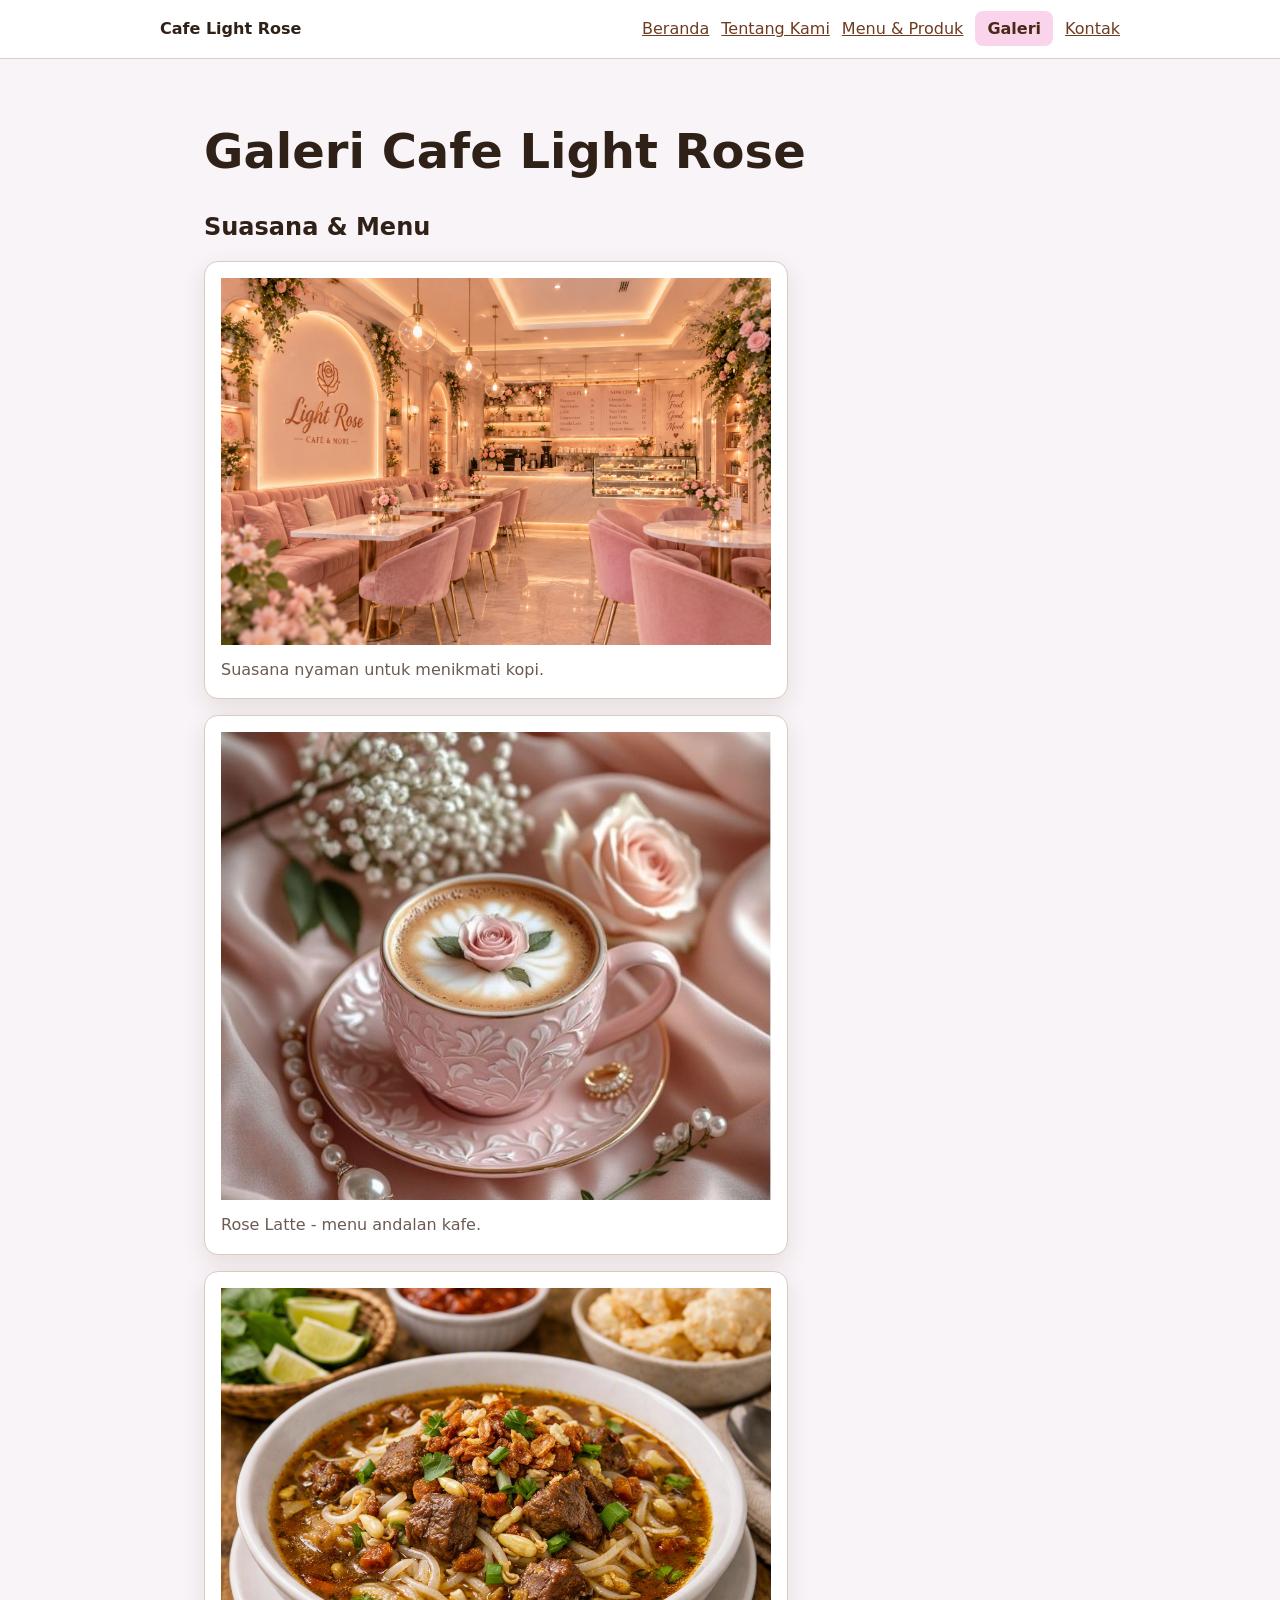
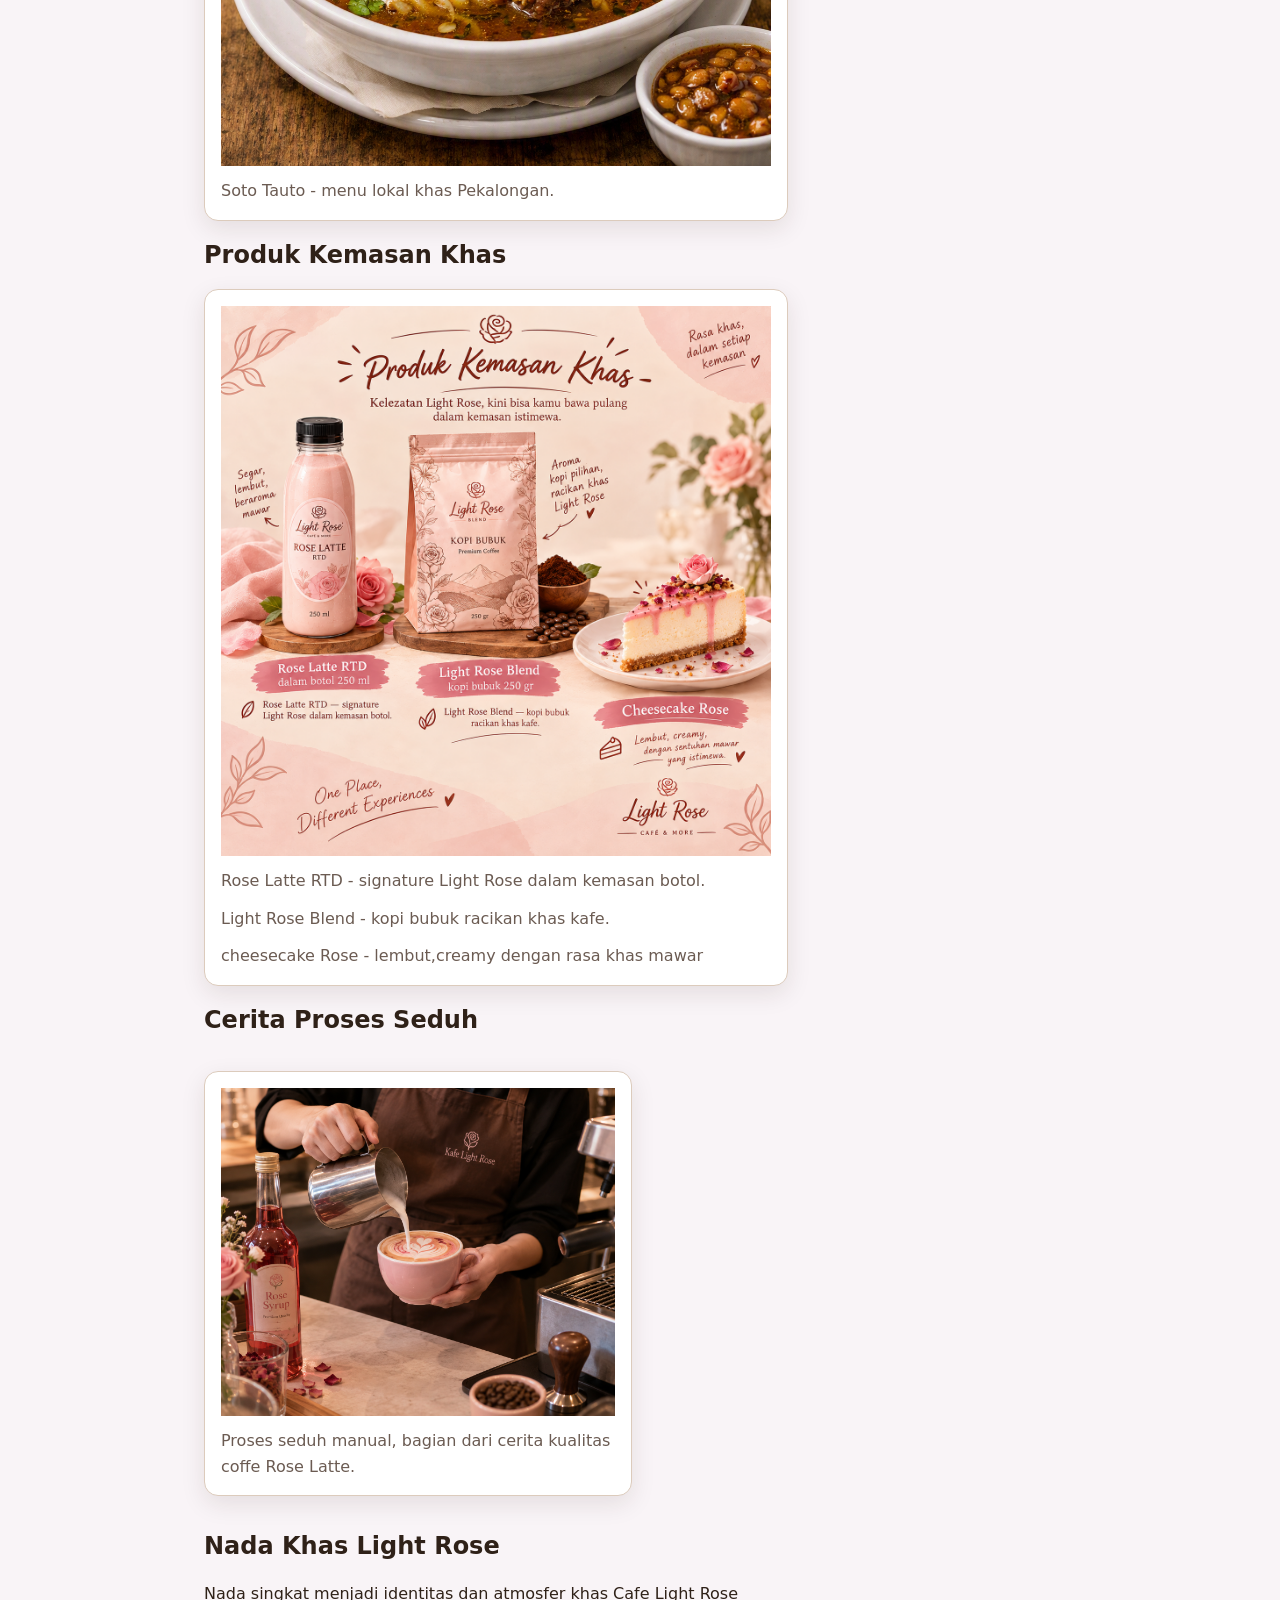
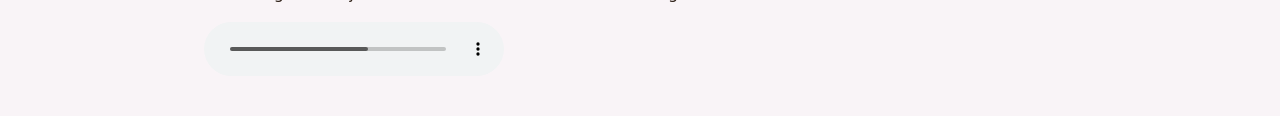
==== commit 9411cde5: "feat: tambahkan data produk dengan javascript" ====
--- a/galeri.html
+++ b/galeri.html
@@ -5,13 +5,23 @@
         <meta name="viewport" content="width=device-width, initial-scale=1" />
         <title>Galeri Cafe Light Rose</title>
         <link rel="stylesheet" href="CSS/style.css" />
+        <script src="JS/app.js" defer></script>
     </head> 
     <body>
        <a class="skip-link" href="#konten">Lewati ke konten utama</a>
         <header class="site-header">
           <nav class="nav" aria-label="Navigasi utama">
             <div class="brand">Cafe Light Rose</div>
-            <ul>
+            <button 
+            class="nav-toggle" 
+            type="button"
+            aria-label="Buka menu navigasi"
+            aria-expanded="false"
+            aria-controls="nav-menu"
+            >
+            <span class="hamburger"></span>
+            </button>
+            <ul id="nav-menu">
               <li><a href="index.html">Beranda</a></li>
               <li><a href="tentang.html">Tentang Kami</a></li>
               <li><a href="produk.html"> Menu & Produk</a></li>
@@ -71,6 +81,6 @@
           Browser Anda tidak mendukung pemutar audio.
        </audio>
     </section>
-
+    <script src="JS/navbar.js"></script>
 </body>
 </html>
--- a/CSS/style.css
+++ b/CSS/style.css
@@ -163,7 +163,7 @@
 }
 
 h1{
-    font-size: clamp(2rem, 6vm, 3rem)
+    font-size: clamp(2rem, 6vw, 3rem)
 
 }
 
@@ -478,10 +478,108 @@
 }
 
 
-/* Tabel produk kemasan agar menyesuaikan layar */
 .table-scroll table.kemasan-table {
     width: 100%;
     min-width: 0;
     table-layout: fixed;
 }
 
+.js-product-grid {
+    display: grid;
+    grid-template-columns: repeat(auto-fit, minmax(14rem, 1fr));
+    gap: var(--space-4);
+}
+
+.js-product-card {
+    padding: var(--space-4);
+    border: 1px solid var(--color-border);
+    border-radius: var(--radius-card);
+    background: var(--color-surface);
+}
+
+.stock-badge {
+    display: inline-flex;
+    margin-block-start: var(--space-2);
+    padding: 0.25rem 0.6rem;
+    border-radius: 999px;
+    font-size: 0.85rem;
+    font-weight: 700;
+    background: #c7dff9;
+    color: #084488;
+}
+
+.stock-badge.warning {
+    background: #f9e5c7;
+    color: #75420f;
+}
+
+.stock-badge.empty {
+    background: #f9c3d1;
+    color: #a91d4c;
+}
+
+/* Default: laptop dengan layar lebar */
+.nav-toggle {
+  display: none;
+  align-items: center;
+  justify-content: center;
+  padding: 8px;
+  background: var(--color-surface);
+  border: 1px solid var(--color-border);
+  border-radius: 6px;
+  cursor: pointer;
+  flex-shrink: 0;
+}
+
+.hamburger,
+.hamburger::before,
+.hamburger::after {
+  display: block;
+  width: 24px;
+  height: 2px;
+  background: var(--color-text);
+  position: relative;
+}
+
+.hamburger::before,
+.hamburger::after {
+  content: "";
+  position: absolute;
+  left: 0;
+}
+
+.hamburger::before {
+  top: -7px;
+}
+
+.hamburger::after {
+  top: 7px;
+}
+
+/* Layar kecil: navbar menjadi hamburger */
+@media (max-width: 60rem) {
+  .nav {
+    flex-direction: row;
+    flex-wrap: wrap;
+    align-items: center;
+    justify-content: space-between;
+    gap: var(--space-3);
+  }
+
+  .nav-toggle {
+    display: inline-flex;
+  }
+
+  .nav ul#nav-menu {
+    display: none;
+    flex-direction: column;
+    align-items: flex-start;
+    width: 100%;
+    margin: 0;
+    padding: 12px 0;
+  }
+
+  .nav ul#nav-menu.is-open {
+    display: flex;
+  }
+}
